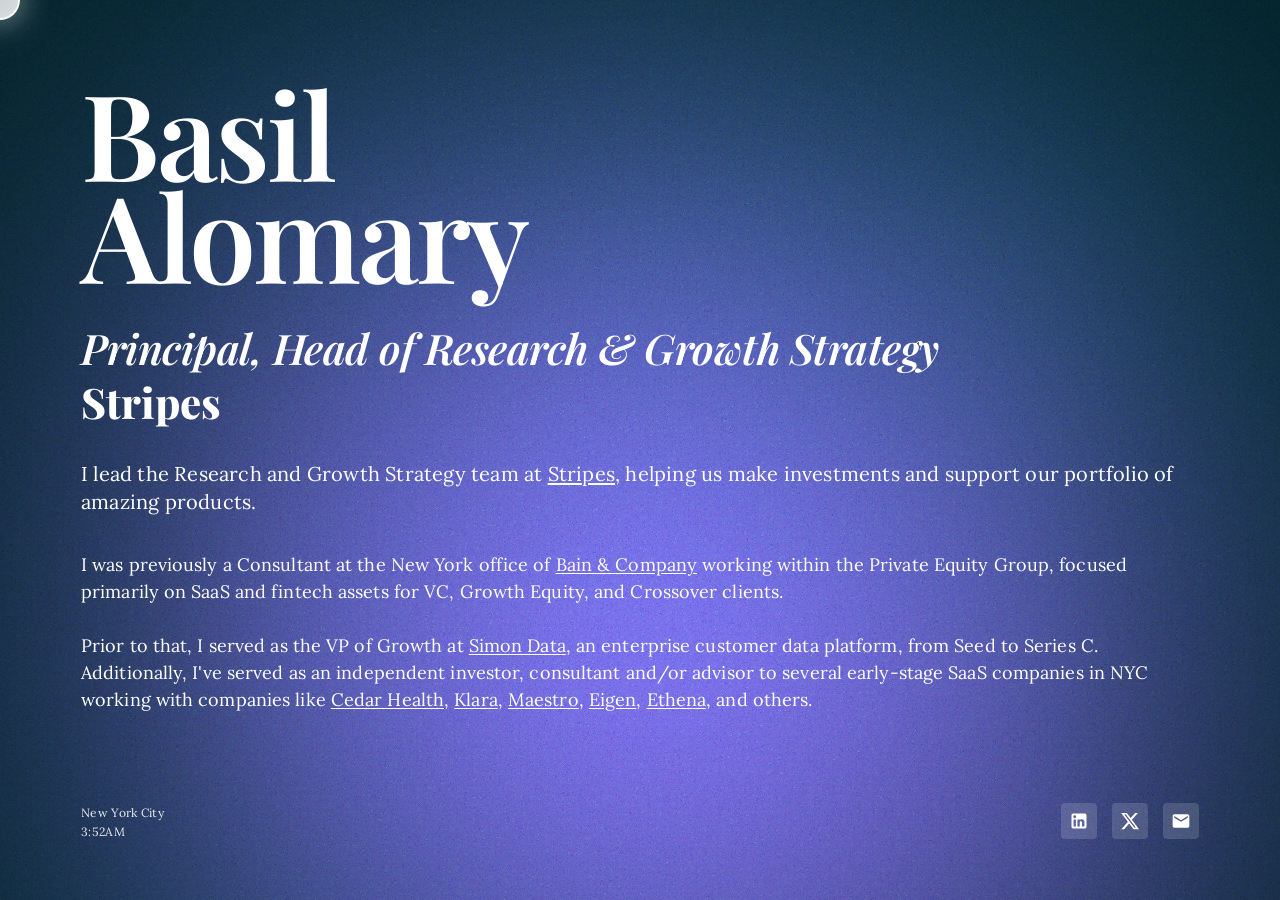
==== docs/index.html @ b3d4e856 "Rename index.htm to index.html" ====
<!DOCTYPE html>
<html lang="en">
<head>
    <meta charset="UTF-8">
    <meta name="viewport" content="width=device-width, initial-scale=1.0">
    <title>Basil Alomary - Principal, Head of Research & Growth Strategy</title>
    <link rel="preconnect" href="https://fonts.googleapis.com">
    <link rel="preconnect" href="https://fonts.gstatic.com" crossorigin>
    <link href="https://fonts.googleapis.com/css2?family=Playfair+Display:ital,wght@0,400;0,600;0,800;1,600&family=Lora:wght@300;400&display=swap" rel="stylesheet">
    <style>
        * {
            margin: 0;
            padding: 0;
            box-sizing: border-box;
            cursor: none;
        }

        body {
            font-family: 'Lora', serif;
            min-height: 100vh;
            padding: 80px 80px 60px 80px;
            display: flex;
            flex-direction: column;
            justify-content: space-between;
            position: relative;
            overflow: hidden;
            color: white;
            cursor: none;
            border: 1px solid rgba(255, 255, 255, 0.2);
            border-radius: 24px;
        }

        /* Custom cursor */
        .cursor {
            width: 40px;
            height: 40px;
            position: fixed;
            top: 0;
            left: 0;
            pointer-events: none;
            z-index: 9999;
            transition: width 0.3s ease, height 0.3s ease, transform 0.15s ease;
        }

        .cursor-inner {
            width: 100%;
            height: 100%;
            border-radius: 50%;
            background: rgba(255, 255, 255, 0.8);
            backdrop-filter: blur(10px);
            -webkit-backdrop-filter: blur(10px);
            border: 2px solid rgba(255, 255, 255, 0.9);
            box-shadow: 
                0 0 30px rgba(255, 255, 255, 0.5),
                inset 0 0 20px rgba(255, 255, 255, 0.3),
                0 0 60px rgba(255, 255, 255, 0.2);
            transition: all 0.3s ease;
            mix-blend-mode: screen;
        }

        .cursor.hover {
            width: 60px;
            height: 60px;
        }

        .cursor.hover .cursor-inner {
            background: rgba(255, 255, 255, 0.6);
            backdrop-filter: blur(15px);
            -webkit-backdrop-filter: blur(15px);
            border: 2px solid rgba(255, 255, 255, 1);
            box-shadow: 
                0 0 50px rgba(255, 255, 255, 0.8),
                inset 0 0 30px rgba(255, 255, 255, 0.4),
                0 0 80px rgba(255, 255, 255, 0.3);
        }

        /* Hide custom cursor on mobile */
        @media (hover: none) and (pointer: coarse) {
            * {
                cursor: auto;
            }
            body {
                cursor: auto;
            }
            .cursor {
                display: none;
            }
        }

        /* Background SVG */
        .background-svg {
            position: fixed;
            top: 0;
            left: 0;
            width: 100%;
            height: 100%;
            z-index: 0;
        }

        .container {
            position: relative;
            z-index: 1;
            max-width: 1400px;
            width: 100%;
        }

        h1 {
            font-family: 'Playfair Display', serif;
            font-size: 120px;
            font-weight: 600;
            line-height: 0.85;
            letter-spacing: -3px;
            margin-bottom: 40px;
        }

        .name-split {
            display: block;
        }

        .title {
            font-family: 'Playfair Display', serif;
            font-size: 42px;
            font-weight: 600;
            font-style: italic;
            line-height: 1.1;
            margin-bottom: 8px;
            letter-spacing: -0.5px;
        }

        .company {
            font-family: 'Playfair Display', serif;
            font-size: 42px;
            font-weight: 800;
            margin-bottom: 35px;
            line-height: 1.1;
        }

        .description {
            font-family: 'Lora', serif;
            font-size: 20px;
            font-weight: 300;
            line-height: 1.4;
            margin-bottom: 35px;
            max-width: 1200px;
            letter-spacing: 0.2px;
        }

        .experience {
            font-family: 'Lora', serif;
            font-size: 18px;
            font-weight: 300;
            line-height: 1.5;
            max-width: 1200px;
            letter-spacing: 0.1px;
        }

        .experience a, .description a {
            color: white;
            text-decoration: underline;
            text-underline-offset: 2px;
            transition: opacity 0.3s ease;
            cursor: none;
        }

        .experience a:hover, .description a:hover {
            opacity: 0.7;
        }

        .footer {
            position: relative;
            z-index: 1;
            display: flex;
            justify-content: space-between;
            align-items: flex-end;
            margin-top: 80px;
        }

        .location-time {
            font-family: 'Lora', serif;
            display: flex;
            flex-direction: column;
            gap: 4px;
            font-size: 12px;
            font-weight: 400;
            letter-spacing: 0.3px;
            opacity: 0.9;
        }

        .social-links {
            display: flex;
            gap: 15px;
        }

        .social-links a {
            width: 36px;
            height: 36px;
            background: rgba(255, 255, 255, 0.15);
            display: flex;
            align-items: center;
            justify-content: center;
            text-decoration: none;
            transition: background 0.3s ease;
            border-radius: 4px;
            cursor: none;
        }

        .social-links a:hover {
            background: rgba(255, 255, 255, 0.25);
        }

        .social-links svg {
            width: 20px;
            height: 20px;
            fill: white;
        }

        @media (max-width: 768px) {
            body {
                padding: 40px 30px 30px 30px;
            }

            h1 {
                font-size: 60px;
                margin-bottom: 25px;
                line-height: 0.9;
            }

            .title {
                font-size: 24px;
                margin-bottom: 6px;
            }

            .company {
                font-size: 24px;
                margin-bottom: 20px;
            }

            .description {
                font-size: 16px;
                margin-bottom: 20px;
                line-height: 1.5;
            }

            .experience {
                font-size: 14px;
                line-height: 1.6;
            }

            .footer {
                flex-direction: column;
                align-items: flex-start;
                gap: 25px;
                margin-top: 50px;
            }

            .social-links {
                width: 100%;
                justify-content: flex-start;
            }

            .location-time {
                font-size: 11px;
            }
        }

        @media (max-width: 480px) {
            body {
                padding: 30px 20px 20px 20px;
            }

            h1 {
                font-size: 48px;
                letter-spacing: -2px;
            }

            .title {
                font-size: 20px;
            }

            .company {
                font-size: 20px;
            }

            .description {
                font-size: 14px;
            }

            .experience {
                font-size: 13px;
            }
        }
    </style>
</head>
<body>
    <!-- Custom cursor -->
    <div class="cursor">
        <div class="cursor-inner"></div>
    </div>

    <!-- Background SVG -->
    <svg class="background-svg" viewBox="0 0 1600 1600" fill="none" xmlns="http://www.w3.org/2000/svg" xmlns:xlink="http://www.w3.org/1999/xlink" preserveAspectRatio="xMidYMid slice">
        <rect width="1600" height="1600" fill="#000000"/>
        <rect width="1600" height="1600" fill="#00c5df" fill-opacity="0.1634279611918033"/>
        <g clip-path="url(#clip0_50_327)">
            <g filter="url(#filter0_f_50_327)">
                <rect x="309" y="449" width="1041" height="1251" fill="#00c5df"/>
                <rect x="251" y="517" width="1004" height="871" fill="#907CFF"/>
                <rect x="432" y="740" width="949" height="1150" fill="#907CFF"/>
            </g>
        </g>
        <g style="mix-blend-mode:overlay">
            <rect width="1600" height="1600" fill="url(#pattern0)" fill-opacity="0.75"/>
            <rect x="0" y="0" width="1600" height="1600" style="fill:gray; stroke:transparent; filter: url(#feTurb02)" />
        </g>
        <defs>
            <filter id="feTurb02" filterUnits="objectBoundingBox" x="0%" y="0%" width="100%" height="100%">
                <feTurbulence baseFrequency="0.7" numOctaves="3" seed="0" result="out1"/> 
                <feComposite in="out1" in2="SourceGraphic" operator="in" result="out2"/>
                <feBlend in="SourceGraphic" in2="out2" mode="overlay" result="out3"/>
            </filter>
            <filter id="filter0_f_50_327" x="0" y="0" width="1600" height="1600" filterUnits="userSpaceOnUse" color-interpolation-filters="sRGB">
                <feFlood flood-opacity="0" result="BackgroundImageFix"/>
                <feBlend mode="normal" in="SourceGraphic" in2="BackgroundImageFix" result="shape"/>
                <feGaussianBlur stdDeviation="250" result="effect1_foregroundBlur_50_327"/>
            </filter>
            <pattern id="pattern0" patternContentUnits="objectBoundingBox" width="0.08375" height="0.08375">
                <use xlink:href="#image0_50_327" transform="scale(0.001)"/>
            </pattern>
            <clipPath id="clip0_50_327">
                <rect width="1600" height="1600" fill="white"/>
            </clipPath>
        </defs>
    </svg>

    <div class="container">
        <h1>
            <span class="name-split">Basil</span>
            <span class="name-split">Alomary</span>
        </h1>
        
        <div class="title">Principal, Head of Research & Growth Strategy</div>
        <div class="company">Stripes</div>
        
        <p class="description">
            I lead the Research and Growth Strategy team at <a href="https://stripes.co" target="_blank">Stripes</a>, helping us make investments and support our portfolio of amazing products.
        </p>
        
        <p class="experience">
            I was previously a Consultant at the New York office of <a href="https://bain.com" target="_blank">Bain & Company</a> working within the Private Equity Group, focused primarily on SaaS and fintech assets for VC, Growth Equity, and Crossover clients.<br><br>
            Prior to that, I served as the VP of Growth at <a href="https://simondata.com" target="_blank">Simon Data</a>, an enterprise customer data platform, from Seed to Series C. Additionally, I've served as an independent investor, consultant and/or advisor to several early-stage SaaS companies in NYC working with companies like <a href="https://cedar.com" target="_blank">Cedar Health</a>, <a href="https://klara.com" target="_blank">Klara</a>, <a href="https://go-maestro.com" target="_blank">Maestro</a>, <a href="https://eigentech.com" target="_blank">Eigen</a>, <a href="https://goethena.com" target="_blank">Ethena</a>, and others.
        </p>
    </div>

    <div class="footer">
        <div class="location-time">
            <span>New York City</span>
            <span class="timestamp">8:22AM</span>
        </div>
        
        <div class="social-links">
            <a href="https://linkedin.com/in/basilalomary" target="_blank" aria-label="LinkedIn">
                <svg viewBox="0 0 24 24">
                    <path d="M19 3a2 2 0 0 1 2 2v14a2 2 0 0 1-2 2H5a2 2 0 0 1-2-2V5a2 2 0 0 1 2-2h14m-.5 15.5v-5.3a3.26 3.26 0 0 0-3.26-3.26c-.85 0-1.84.52-2.32 1.3v-1.11h-2.79v8.37h2.79v-4.93c0-.77.62-1.4 1.39-1.4a1.4 1.4 0 0 1 1.4 1.4v4.93h2.79M6.88 8.56a1.68 1.68 0 0 0 1.68-1.68c0-.93-.75-1.69-1.68-1.69a1.69 1.69 0 0 0-1.69 1.69c0 .93.76 1.68 1.69 1.68m1.39 9.94v-8.37H5.5v8.37h2.77z"/>
                </svg>
            </a>
            <a href="https://twitter.com/basil_alomary" target="_blank" aria-label="Twitter">
                <svg viewBox="0 0 24 24">
                    <path d="M18.244 2.25h3.308l-7.227 8.26 8.502 11.24H16.17l-5.214-6.817L4.99 21.75H1.68l7.73-8.835L1.254 2.25H8.08l4.713 6.231zm-1.161 17.52h1.833L7.084 4.126H5.117z"/>
                </svg>
            </a>
            <a href="mailto:basil.a.alomary@gmail.com" aria-label="Email">
                <svg viewBox="0 0 24 24">
                    <path d="M20 4H4c-1.1 0-1.99.9-1.99 2L2 18c0 1.1.9 2 2 2h16c1.1 0 2-.9 2-2V6c0-1.1-.9-2-2-2zm0 4l-8 5-8-5V6l8 5 8-5v2z"/>
                </svg>
            </a>
        </div>
    </div>

    <script>
        // Update timestamp to current time
        function updateTime() {
            const now = new Date();
            const hours = now.getHours();
            const minutes = now.getMinutes().toString().padStart(2, '0');
            const ampm = hours >= 12 ? 'PM' : 'AM';
            const displayHours = hours % 12 || 12;
            document.querySelector('.timestamp').textContent = `${displayHours}:${minutes}${ampm}`;
        }
        
        updateTime();
        setInterval(updateTime, 60000);

        // Custom cursor
        const cursor = document.querySelector('.cursor');
        let mouseX = 0;
        let mouseY = 0;
        let cursorX = 0;
        let cursorY = 0;

        // Track mouse position
        document.addEventListener('mousemove', (e) => {
            mouseX = e.clientX;
            mouseY = e.clientY;
        });

        // Smooth cursor animation
        function animateCursor() {
            const dx = mouseX - cursorX;
            const dy = mouseY - cursorY;
            
            cursorX += dx * 0.15;
            cursorY += dy * 0.15;
            
            cursor.style.transform = `translate(${cursorX - 20}px, ${cursorY - 20}px)`;
            
            requestAnimationFrame(animateCursor);
        }
        animateCursor();

        // Add hover effect on interactive elements
        const hoverElements = document.querySelectorAll('a, button');
        hoverElements.forEach(element => {
            element.addEventListener('mouseenter', () => {
                cursor.classList.add('hover');
            });
            element.addEventListener('mouseleave', () => {
                cursor.classList.remove('hover');
            });
        });

        // Hide cursor when it leaves the window
        document.addEventListener('mouseleave', () => {
            cursor.style.opacity = '0';
        });
        document.addEventListener('mouseenter', () => {
            cursor.style.opacity = '1';
        });
    </script>
</body>
</html>
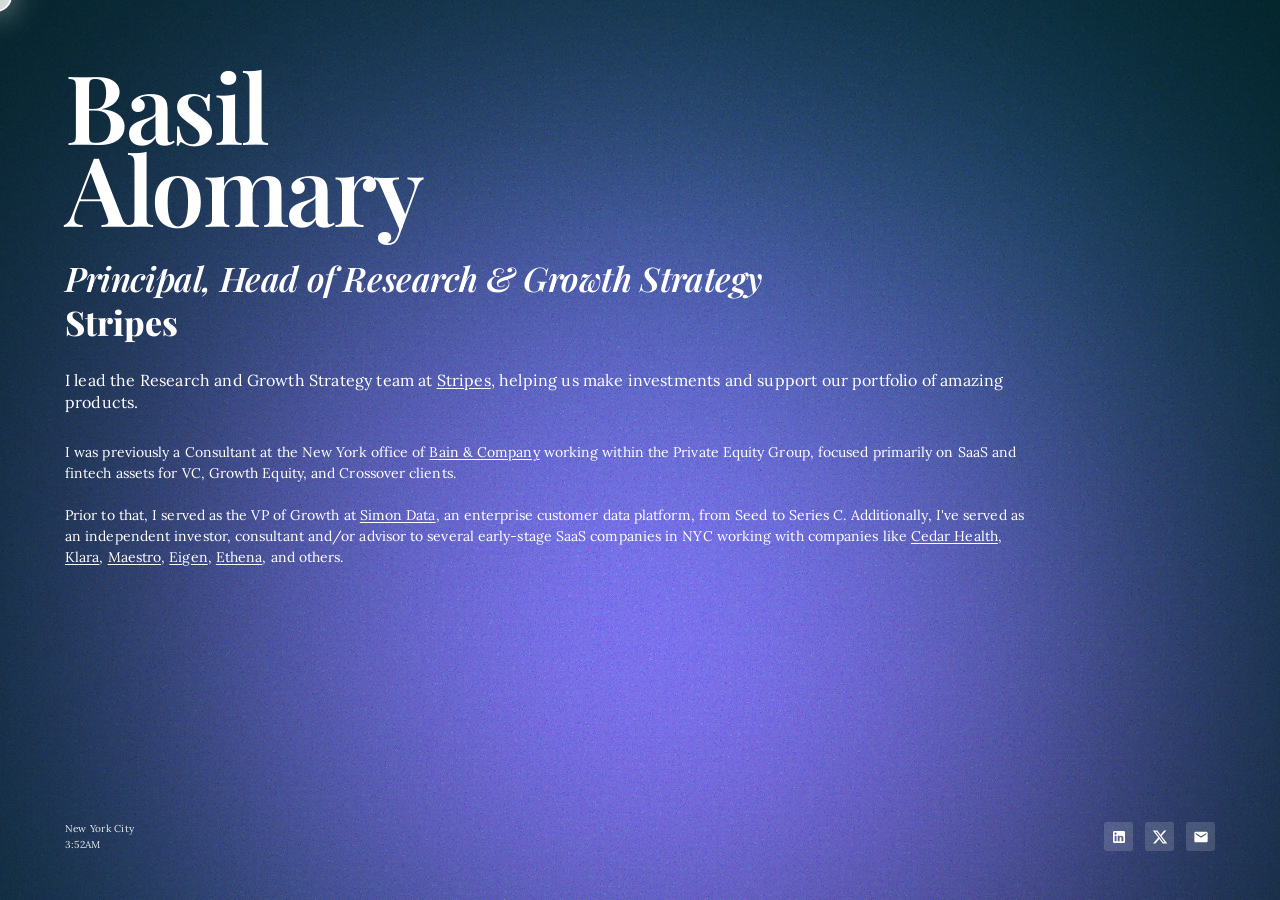
==== commit 707b7a5b: "Update index.html" ====
--- a/docs/index.html
+++ b/docs/index.html
@@ -18,7 +18,7 @@
         body {
             font-family: 'Lora', serif;
             min-height: 100vh;
-            padding: 80px 80px 60px 80px;
+            padding: 64px 64px 48px 64px;
             display: flex;
             flex-direction: column;
             justify-content: space-between;
@@ -27,13 +27,13 @@
             color: white;
             cursor: none;
             border: 1px solid rgba(255, 255, 255, 0.2);
-            border-radius: 24px;
+            border-radius: 20px;
         }
 
         /* Custom cursor */
         .cursor {
-            width: 40px;
-            height: 40px;
+            width: 32px;
+            height: 32px;
             position: fixed;
             top: 0;
             left: 0;
@@ -59,8 +59,8 @@
         }
 
         .cursor.hover {
-            width: 60px;
-            height: 60px;
+            width: 48px;
+            height: 48px;
         }
 
         .cursor.hover .cursor-inner {
@@ -106,11 +106,11 @@
 
         h1 {
             font-family: 'Playfair Display', serif;
-            font-size: 120px;
+            font-size: 96px;
             font-weight: 600;
             line-height: 0.85;
-            letter-spacing: -3px;
-            margin-bottom: 40px;
+            letter-spacing: -2.4px;
+            margin-bottom: 32px;
         }
 
         .name-split {
@@ -119,39 +119,39 @@
 
         .title {
             font-family: 'Playfair Display', serif;
-            font-size: 42px;
+            font-size: 34px;
             font-weight: 600;
             font-style: italic;
             line-height: 1.1;
-            margin-bottom: 8px;
-            letter-spacing: -0.5px;
+            margin-bottom: 6px;
+            letter-spacing: -0.4px;
         }
 
         .company {
             font-family: 'Playfair Display', serif;
-            font-size: 42px;
+            font-size: 34px;
             font-weight: 800;
-            margin-bottom: 35px;
+            margin-bottom: 28px;
             line-height: 1.1;
         }
 
         .description {
             font-family: 'Lora', serif;
-            font-size: 20px;
+            font-size: 16px;
             font-weight: 300;
             line-height: 1.4;
-            margin-bottom: 35px;
-            max-width: 1200px;
-            letter-spacing: 0.2px;
+            margin-bottom: 28px;
+            max-width: 960px;
+            letter-spacing: 0.16px;
         }
 
         .experience {
             font-family: 'Lora', serif;
-            font-size: 18px;
+            font-size: 14px;
             font-weight: 300;
             line-height: 1.5;
-            max-width: 1200px;
-            letter-spacing: 0.1px;
+            max-width: 960px;
+            letter-spacing: 0.08px;
         }
 
         .experience a, .description a {
@@ -172,35 +172,35 @@
             display: flex;
             justify-content: space-between;
             align-items: flex-end;
-            margin-top: 80px;
+            margin-top: 64px;
         }
 
         .location-time {
             font-family: 'Lora', serif;
             display: flex;
             flex-direction: column;
-            gap: 4px;
-            font-size: 12px;
+            gap: 3px;
+            font-size: 10px;
             font-weight: 400;
-            letter-spacing: 0.3px;
+            letter-spacing: 0.24px;
             opacity: 0.9;
         }
 
         .social-links {
             display: flex;
-            gap: 15px;
+            gap: 12px;
         }
 
         .social-links a {
-            width: 36px;
-            height: 36px;
+            width: 29px;
+            height: 29px;
             background: rgba(255, 255, 255, 0.15);
             display: flex;
             align-items: center;
             justify-content: center;
             text-decoration: none;
             transition: background 0.3s ease;
-            border-radius: 4px;
+            border-radius: 3px;
             cursor: none;
         }
 
@@ -209,8 +209,8 @@
         }
 
         .social-links svg {
-            width: 20px;
-            height: 20px;
+            width: 16px;
+            height: 16px;
             fill: white;
         }
 
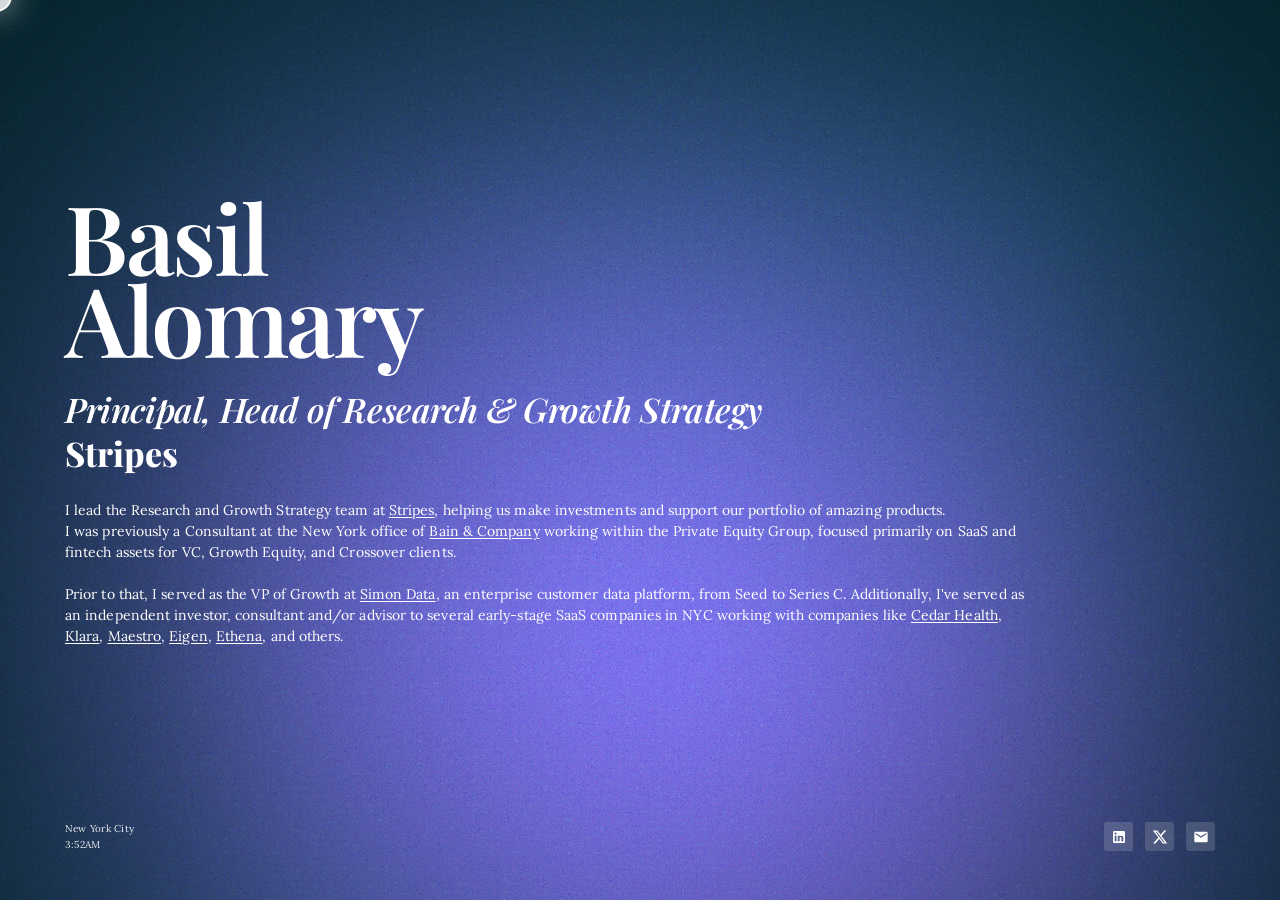
==== commit bd0e17cf: "Update index.html" ====
--- a/docs/index.html
+++ b/docs/index.html
@@ -1,4 +1,4 @@
-<!DOCTYPE html>
+e<!DOCTYPE html>
 <html lang="en">
 <head>
     <meta charset="UTF-8">
@@ -341,7 +341,7 @@
         <div class="title">Principal, Head of Research & Growth Strategy</div>
         <div class="company">Stripes</div>
         
-        <p class="description">
+        <p class="experience">
             I lead the Research and Growth Strategy team at <a href="https://stripes.co" target="_blank">Stripes</a>, helping us make investments and support our portfolio of amazing products.
         </p>
         
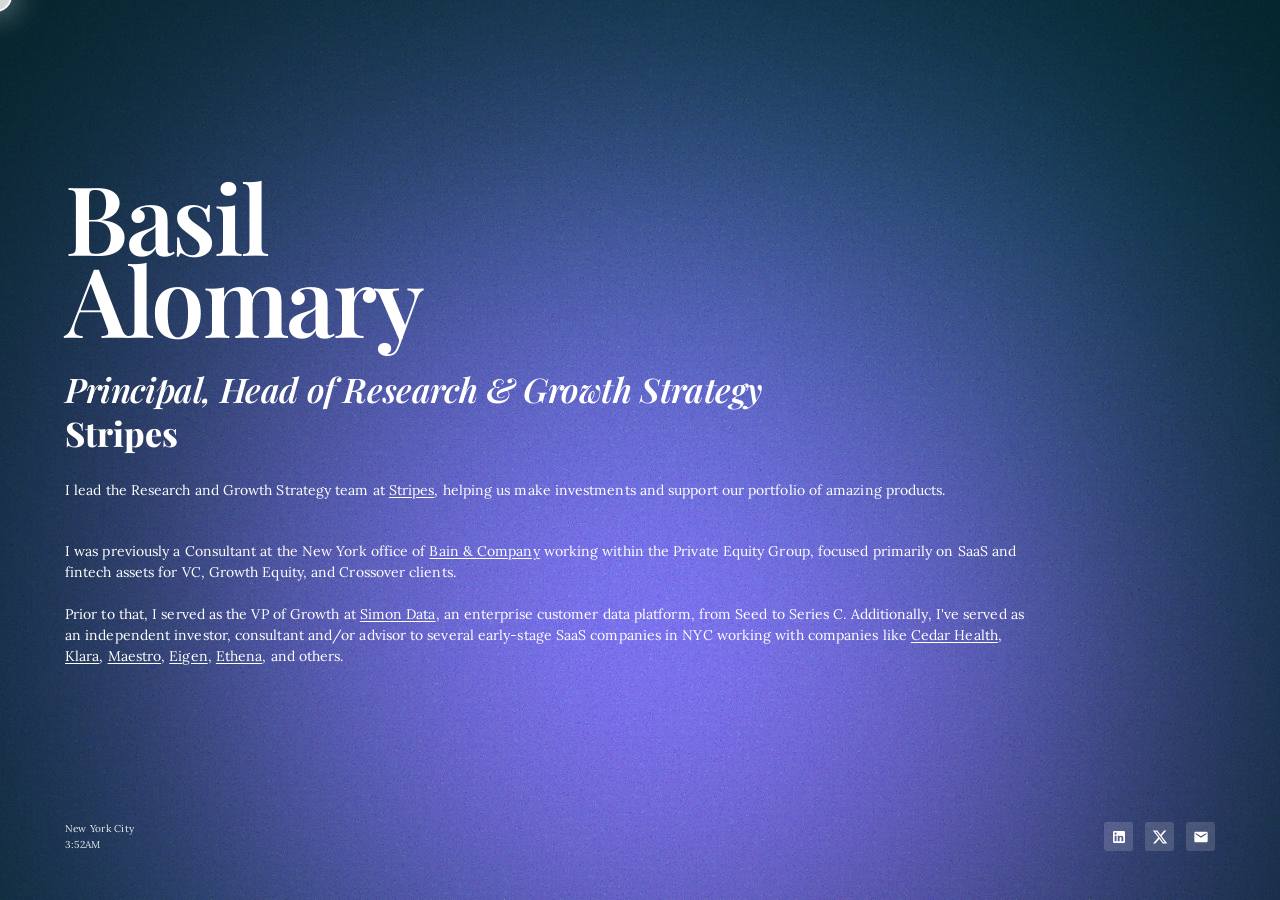
==== commit 7f3a6118: "Update index.html" ====
--- a/docs/index.html
+++ b/docs/index.html
@@ -344,7 +344,7 @@
         <p class="experience">
             I lead the Research and Growth Strategy team at <a href="https://stripes.co" target="_blank">Stripes</a>, helping us make investments and support our portfolio of amazing products.
         </p>
-        
+        <br></br>
         <p class="experience">
             I was previously a Consultant at the New York office of <a href="https://bain.com" target="_blank">Bain & Company</a> working within the Private Equity Group, focused primarily on SaaS and fintech assets for VC, Growth Equity, and Crossover clients.<br><br>
             Prior to that, I served as the VP of Growth at <a href="https://simondata.com" target="_blank">Simon Data</a>, an enterprise customer data platform, from Seed to Series C. Additionally, I've served as an independent investor, consultant and/or advisor to several early-stage SaaS companies in NYC working with companies like <a href="https://cedar.com" target="_blank">Cedar Health</a>, <a href="https://klara.com" target="_blank">Klara</a>, <a href="https://go-maestro.com" target="_blank">Maestro</a>, <a href="https://eigentech.com" target="_blank">Eigen</a>, <a href="https://goethena.com" target="_blank">Ethena</a>, and others.
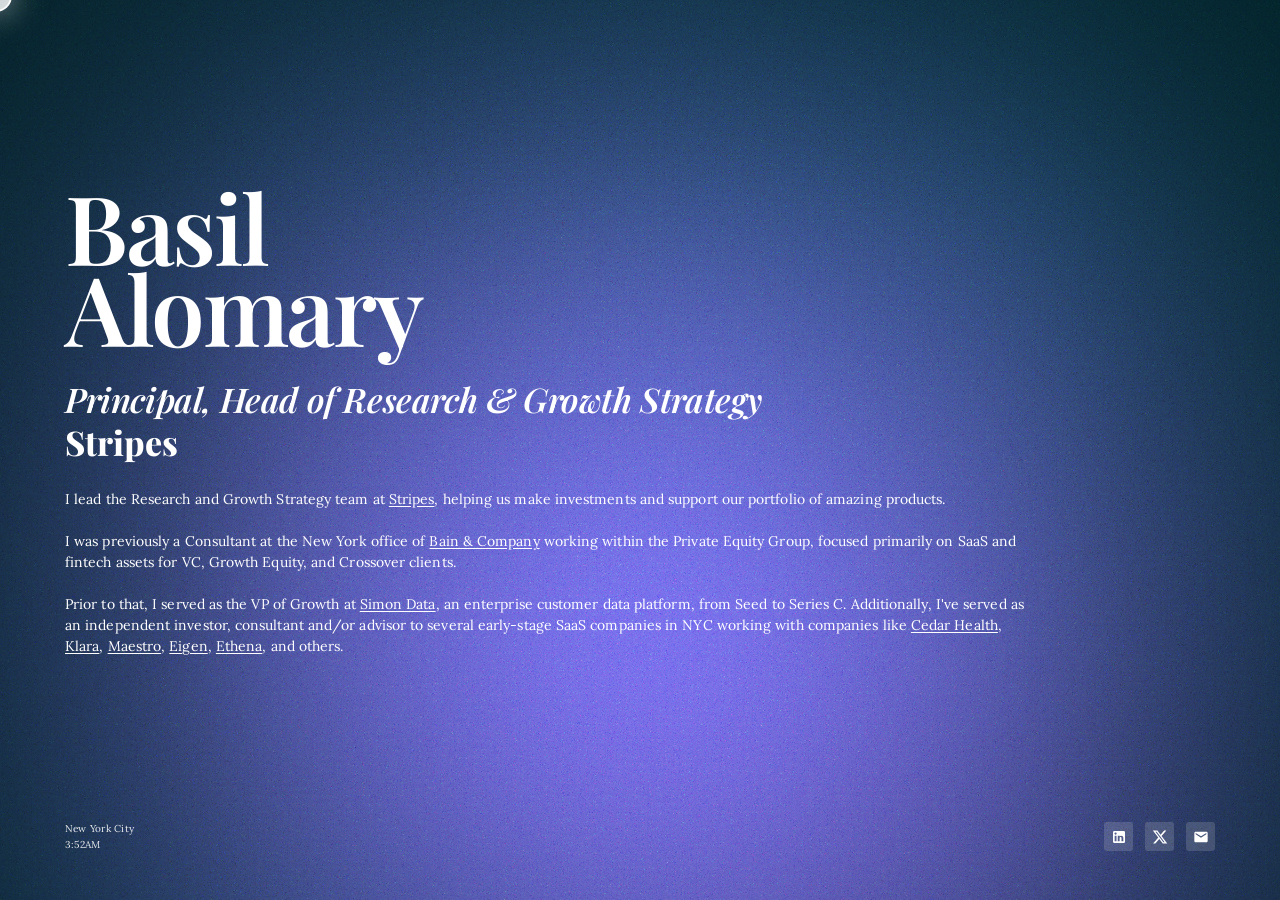
==== commit 75e13b94: "Update index.html" ====
--- a/docs/index.html
+++ b/docs/index.html
@@ -341,11 +341,11 @@
         <div class="title">Principal, Head of Research & Growth Strategy</div>
         <div class="company">Stripes</div>
         
+      
+       
         <p class="experience">
-            I lead the Research and Growth Strategy team at <a href="https://stripes.co" target="_blank">Stripes</a>, helping us make investments and support our portfolio of amazing products.
-        </p>
-        <br></br>
-        <p class="experience">
+ I lead the Research and Growth Strategy team at <a href="https://stripes.co" target="_blank">Stripes</a>, helping us make investments and support our portfolio of amazing products.<br><br>
+
             I was previously a Consultant at the New York office of <a href="https://bain.com" target="_blank">Bain & Company</a> working within the Private Equity Group, focused primarily on SaaS and fintech assets for VC, Growth Equity, and Crossover clients.<br><br>
             Prior to that, I served as the VP of Growth at <a href="https://simondata.com" target="_blank">Simon Data</a>, an enterprise customer data platform, from Seed to Series C. Additionally, I've served as an independent investor, consultant and/or advisor to several early-stage SaaS companies in NYC working with companies like <a href="https://cedar.com" target="_blank">Cedar Health</a>, <a href="https://klara.com" target="_blank">Klara</a>, <a href="https://go-maestro.com" target="_blank">Maestro</a>, <a href="https://eigentech.com" target="_blank">Eigen</a>, <a href="https://goethena.com" target="_blank">Ethena</a>, and others.
         </p>
